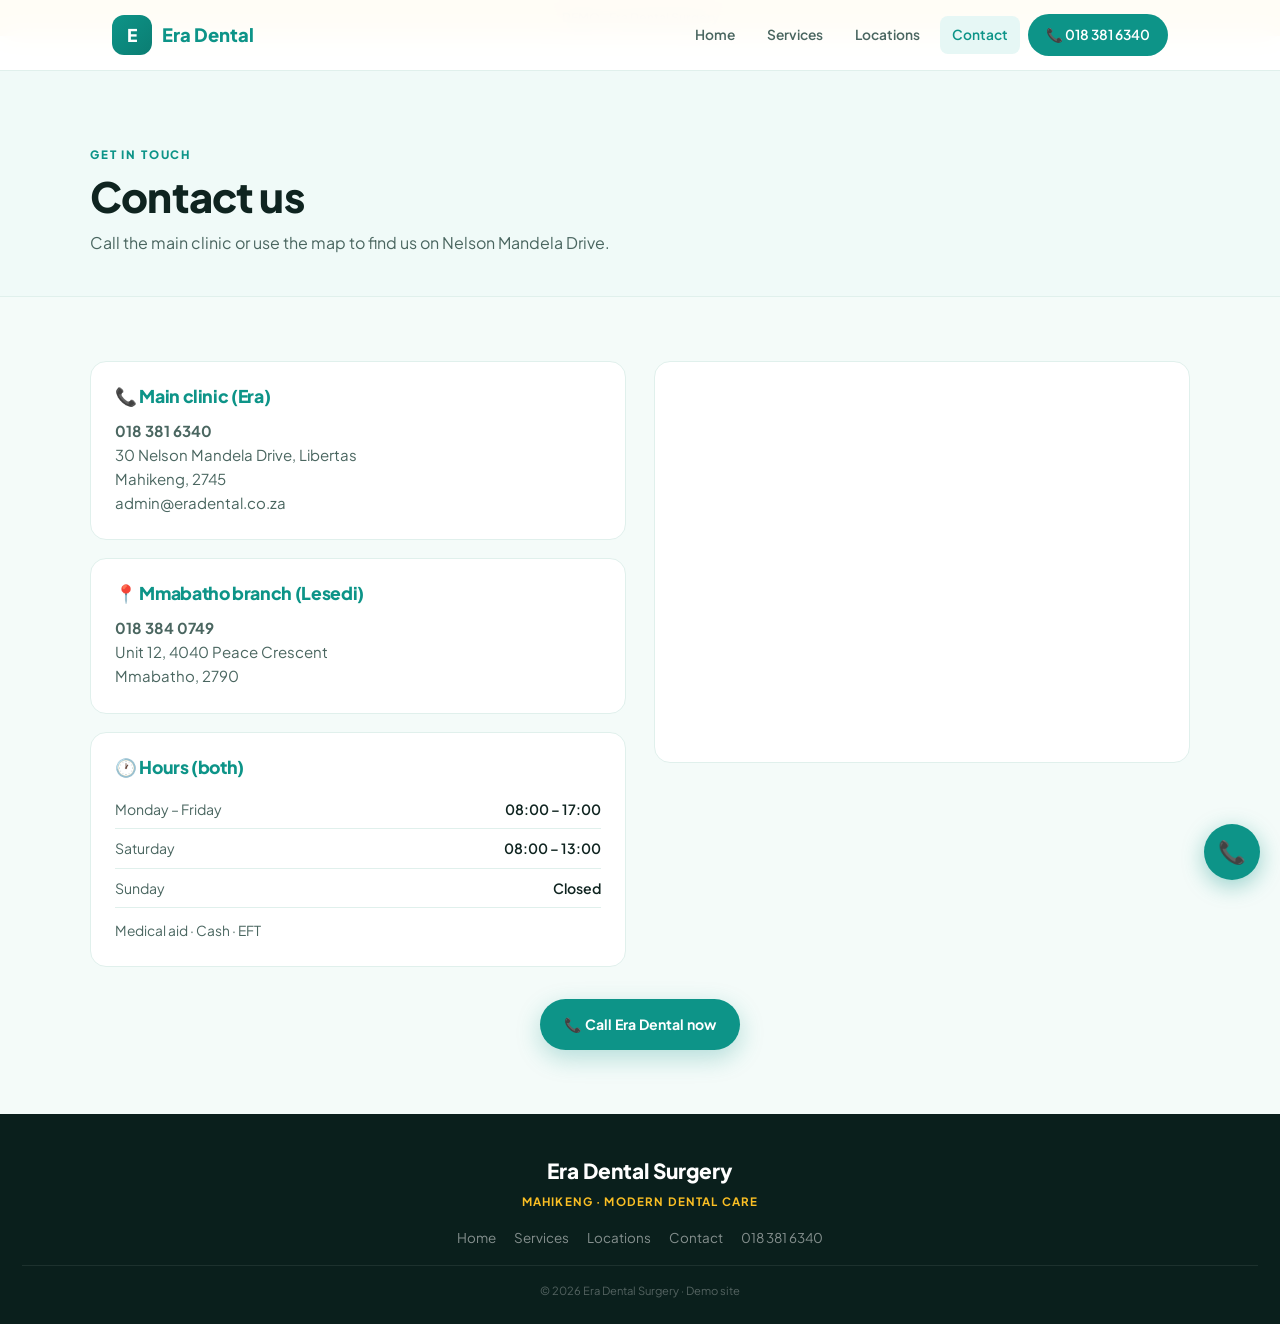
==== contact.html @ 8f174623 "Add files via upload" ====
<!DOCTYPE html>
<html lang="en">
<head>
  <meta charset="UTF-8">
  <meta name="viewport" content="width=device-width, initial-scale=1.0">
  <title>Contact | Era Dental Surgery</title>
  <link href="https://fonts.googleapis.com/css2?family=Plus+Jakarta+Sans:wght@400;500;600;700;800&display=swap" rel="stylesheet">
  <style>
*{box-sizing:border-box;margin:0;padding:0}
:root{
  --bg:#f4fbf9;--card:#fff;--ink:#0f2420;--ink-soft:#4a6660;--ink-muted:#7a9a92;
  --border:#e0f0ec;--border-strong:#c2e0d8;
  --teal:#0d9488;--teal-dim:#0b7d72;--teal-soft:#e6f7f5;--teal-pale:#f0faf8;
  --gold:#fbbf24;--white:#fff;
}
html{scroll-behavior:smooth}
body{font-family:'Plus Jakarta Sans',system-ui,sans-serif;background:var(--bg);color:var(--ink);line-height:1.6;-webkit-font-smoothing:antialiased}
h1,h2,h3,h4{font-family:'Plus Jakarta Sans',sans-serif;font-weight:800;line-height:1.2;letter-spacing:-0.02em}
a{color:inherit;text-decoration:none}img{max-width:100%;display:block}
nav{position:fixed;top:0;left:0;right:0;z-index:100;background:rgba(255,255,255,.96);backdrop-filter:blur(14px);border-bottom:1px solid var(--border)}
nav .inner{max-width:1100px;margin:0 auto;padding:14px 22px;display:flex;align-items:center;justify-content:space-between;gap:16px}
.nav-logo{display:flex;align-items:center;gap:10px;font-weight:800;font-size:1.15rem;color:var(--teal)}
.nav-logo span{width:40px;height:40px;border-radius:12px;background:linear-gradient(135deg,var(--teal),var(--teal-dim));color:#fff;display:flex;align-items:center;justify-content:center;font-size:1.1rem}
.nav-links{display:flex;gap:8px;align-items:center;flex-wrap:wrap}
.nav-links a{font-size:.86rem;font-weight:600;color:var(--ink-soft);padding:8px 12px;border-radius:8px}
.nav-links a:hover,.nav-links a.active{color:var(--teal);background:var(--teal-soft)}
.nav-cta{background:var(--teal)!important;color:#fff!important;padding:10px 18px!important;border-radius:40px!important}
.nav-cta:hover{background:var(--teal-dim)!important}
.menu-toggle{display:none;background:none;border:none;font-size:1.5rem;color:var(--teal);cursor:pointer}
.hero{padding:120px 22px 64px;background:linear-gradient(160deg,var(--teal-pale) 0%,var(--bg) 55%,#fff 100%)}
.hero-grid{max-width:1100px;margin:0 auto;display:grid;grid-template-columns:1.15fr .85fr;gap:40px;align-items:center}
.hero-badge{display:inline-flex;align-items:center;gap:8px;background:var(--teal-soft);border:1px solid var(--border-strong);padding:7px 14px;border-radius:40px;margin-bottom:16px;font-size:.78rem;font-weight:700;color:var(--teal)}
.hero h1{font-size:clamp(2.4rem,6vw,3.4rem);margin-bottom:14px}
.hero h1 span{color:var(--teal)}
.hero-sub{font-size:1.05rem;color:var(--ink-soft);max-width:480px;margin-bottom:24px}
.hero-actions{display:flex;gap:12px;flex-wrap:wrap;margin-bottom:24px}
.btn{display:inline-flex;align-items:center;gap:8px;padding:14px 24px;border-radius:50px;font-weight:700;font-size:.88rem;transition:.2s;border:none;cursor:pointer}
.btn-primary{background:var(--teal);color:#fff;box-shadow:0 8px 24px rgba(13,148,136,.28)}
.btn-primary:hover{background:var(--teal-dim);transform:translateY(-2px)}
.btn-outline{background:transparent;color:var(--teal);border:1.5px solid var(--teal)}
.btn-outline:hover{background:var(--teal);color:#fff}
.hero-meta{display:flex;gap:20px;flex-wrap:wrap;padding-top:18px;border-top:1px solid var(--border);font-size:.84rem;color:var(--ink-soft)}
.hero-meta strong{color:var(--ink);display:block;font-size:.72rem;text-transform:uppercase;letter-spacing:.05em;margin-bottom:2px}
.hero-card{background:var(--card);border:1px solid var(--border);border-radius:20px;padding:28px;box-shadow:0 16px 40px rgba(15,36,32,.06)}
.hero-card h3{font-size:1.2rem;margin-bottom:12px;color:var(--teal)}
.hero-card ul{list-style:none;font-size:.9rem;color:var(--ink-soft)}
.hero-card li{padding:8px 0;border-bottom:1px solid var(--border);display:flex;align-items:center;gap:10px}
.hero-card li:last-child{border-bottom:none}
section{padding:64px 22px}
.container{max-width:1100px;margin:0 auto}
.section-label{font-size:.72rem;letter-spacing:.16em;text-transform:uppercase;color:var(--teal);font-weight:800;margin-bottom:8px}
.section-title{font-size:clamp(1.9rem,4vw,2.5rem);margin-bottom:12px}
.section-intro{color:var(--ink-soft);max-width:560px;margin-bottom:28px}
.cards{display:grid;grid-template-columns:repeat(3,1fr);gap:18px}
.card{background:var(--card);border:1px solid var(--border);border-radius:16px;padding:24px;transition:.25s}
.card:hover{border-color:var(--teal);transform:translateY(-3px);box-shadow:0 12px 28px rgba(13,148,136,.1)}
.card .icon{font-size:1.6rem;margin-bottom:12px}
.card h3{font-size:1.1rem;margin-bottom:8px}
.card p{font-size:.88rem;color:var(--ink-soft)}
.loc-grid{display:grid;grid-template-columns:1fr 1fr;gap:20px}
.loc-card{background:var(--card);border:1px solid var(--border);border-radius:16px;padding:24px}
.loc-card.featured{border-color:var(--teal);box-shadow:0 0 0 3px var(--teal-soft)}
.loc-card h3{font-size:1.2rem;margin-bottom:6px}
.loc-card .tag{display:inline-block;background:var(--teal);color:#fff;font-size:.68rem;font-weight:700;padding:4px 10px;border-radius:20px;margin-bottom:12px}
.loc-card p{font-size:.9rem;color:var(--ink-soft);margin-bottom:8px}
.hours-table{width:100%;border-collapse:collapse;font-size:.88rem;margin-top:12px}
.hours-table td{padding:8px 0;border-bottom:1px solid var(--border);color:var(--ink-soft)}
.hours-table td:last-child{text-align:right;font-weight:600;color:var(--ink)}
.cta-band{background:linear-gradient(135deg,var(--teal) 0%,var(--teal-dim) 100%);color:#fff;text-align:center;padding:56px 22px}
.cta-band h2{font-size:clamp(1.8rem,4vw,2.4rem);margin-bottom:10px}
.cta-band p{opacity:.92;margin-bottom:20px}
.cta-actions{display:flex;gap:12px;justify-content:center;flex-wrap:wrap}
.btn-white{background:#fff;color:var(--teal)}
.btn-ghost{background:transparent;color:#fff;border:1.5px solid rgba(255,255,255,.5)}
footer{background:#0a1f1c;color:rgba(255,255,255,.5);padding:40px 22px 24px;text-align:center}
.footer-logo{font-size:1.3rem;font-weight:800;color:#fff;margin-bottom:6px}
.footer-tag{font-size:.72rem;letter-spacing:.1em;text-transform:uppercase;color:var(--gold);margin-bottom:16px;font-weight:700}
.footer-links{display:flex;gap:18px;justify-content:center;flex-wrap:wrap;margin-bottom:16px}
.footer-links a{font-size:.84rem;color:rgba(255,255,255,.5)}
.footer-links a:hover{color:#fff}
.footer-copy{font-size:.7rem;color:rgba(255,255,255,.3);padding-top:16px;border-top:1px solid rgba(255,255,255,.08)}
.float-call{position:fixed;bottom:20px;right:20px;z-index:90;background:var(--teal);color:#fff;width:56px;height:56px;border-radius:50%;display:flex;align-items:center;justify-content:center;font-size:1.4rem;box-shadow:0 6px 22px rgba(13,148,136,.4)}
.page-hero{padding:110px 22px 40px;background:var(--teal-pale);border-bottom:1px solid var(--border)}
.page-hero .container{max-width:1100px;margin:0 auto}
.page-hero h1{font-size:clamp(2rem,4vw,2.6rem);margin-bottom:8px}
.page-hero p{color:var(--ink-soft);max-width:520px}
.service-list{display:grid;grid-template-columns:1fr 1fr;gap:14px}
.service-item{background:var(--card);border:1px solid var(--border);border-radius:12px;padding:18px 20px;display:flex;gap:14px;align-items:flex-start}
.service-item strong{display:block;margin-bottom:4px}
.service-item span{font-size:.86rem;color:var(--ink-soft)}
.contact-grid{display:grid;grid-template-columns:1fr 1fr;gap:28px}
.contact-box{background:var(--card);border:1px solid var(--border);border-radius:16px;padding:24px}
.contact-box h3{font-size:1.1rem;margin-bottom:12px;color:var(--teal)}
.contact-box p,.contact-box a{font-size:.94rem;color:var(--ink-soft)}
.contact-box a:hover{color:var(--teal)}
.map-box{border-radius:16px;overflow:hidden;border:1px solid var(--border);aspect-ratio:4/3;background:var(--card)}
.map-box iframe{width:100%;height:100%;border:0}
.demo-banner{background:var(--gold);color:#1a1612;text-align:center;padding:8px 16px;font-size:.78rem;font-weight:700}
@media(max-width:860px){
  .hero-grid,.loc-grid,.cards,.service-list,.contact-grid{grid-template-columns:1fr}
  .hero{padding:100px 18px 48px}
  .nav-links{display:none;position:absolute;top:100%;left:0;right:0;flex-direction:column;background:#fff;padding:16px;gap:8px;border-bottom:1px solid var(--border);align-items:flex-start}
  .nav-links.open{display:flex}
  .menu-toggle{display:block}
  section{padding:48px 18px}
}
</style>
</head>
<body>
  <div class="demo-banner">DEMO · Era Dental Surgery</div>
  <nav>
    <div class="inner">
      <a href="index.html" class="nav-logo"><span>E</span> Era Dental</a>
      <button class="menu-toggle" onclick="document.querySelector('.nav-links').classList.toggle('open')" aria-label="Menu">☰</button>
      <div class="nav-links">
        <a href="index.html" class="">Home</a><a href="services.html" class="">Services</a><a href="locations.html" class="">Locations</a><a href="contact.html" class="active">Contact</a>
        <a href="tel:0183816340" class="nav-cta">📞 018 381 6340</a>
      </div>
    </div>
  </nav>
  <div class="page-hero">
    <div class="container">
      <div class="section-label">Get in touch</div>
      <h1>Contact us</h1>
      <p>Call the main clinic or use the map to find us on Nelson Mandela Drive.</p>
    </div>
  </div>
  <section>
    <div class="container">
      <div class="contact-grid">
        <div>
          <div class="contact-box" style="margin-bottom:18px">
            <h3>📞 Main clinic (Era)</h3>
            <p>
              <a href="tel:0183816340"><strong>018 381 6340</strong></a><br>
              30 Nelson Mandela Drive, Libertas<br>
              Mahikeng, 2745<br>
              admin@eradental.co.za
            </p>
          </div>
          <div class="contact-box" style="margin-bottom:18px">
            <h3>📍 Mmabatho branch (Lesedi)</h3>
            <p>
              <a href="tel:0183840749"><strong>018 384 0749</strong></a><br>
              Unit 12, 4040 Peace Crescent<br>
              Mmabatho, 2790
            </p>
          </div>
          <div class="contact-box">
            <h3>🕐 Hours (both)</h3>
            <table class="hours-table">
              <tr><td>Monday – Friday</td><td>08:00 – 17:00</td></tr>
              <tr><td>Saturday</td><td>08:00 – 13:00</td></tr>
              <tr><td>Sunday</td><td>Closed</td></tr>
            </table>
            <p style="margin-top:12px;font-size:.86rem">Medical aid · Cash · EFT</p>
          </div>
        </div>
        <div class="map-box">
          <iframe src="https://www.google.com/maps?q=Era+Dental+Surgery,+30+Nelson+Mandela+Dr,+Libertas,+Mahikeng+2745&output=embed" loading="lazy" title="Era Dental map"></iframe>
        </div>
      </div>
      <div style="margin-top:32px;text-align:center">
        <a href="tel:0183816340" class="btn btn-primary">📞 Call Era Dental now</a>
      </div>
    </div>
  </section>
  <footer>
    <div class="footer-logo">Era Dental Surgery</div>
    <div class="footer-tag">Mahikeng · Modern dental care</div>
    <div class="footer-links">
      <a href="index.html">Home</a>
      <a href="services.html">Services</a>
      <a href="locations.html">Locations</a>
      <a href="contact.html">Contact</a>
      <a href="tel:0183816340">018 381 6340</a>
    </div>
    <div class="footer-copy">© 2026 Era Dental Surgery · Demo site</div>
  </footer>
  <a href="tel:0183816340" class="float-call" aria-label="Call">📞</a>
</body>
</html>
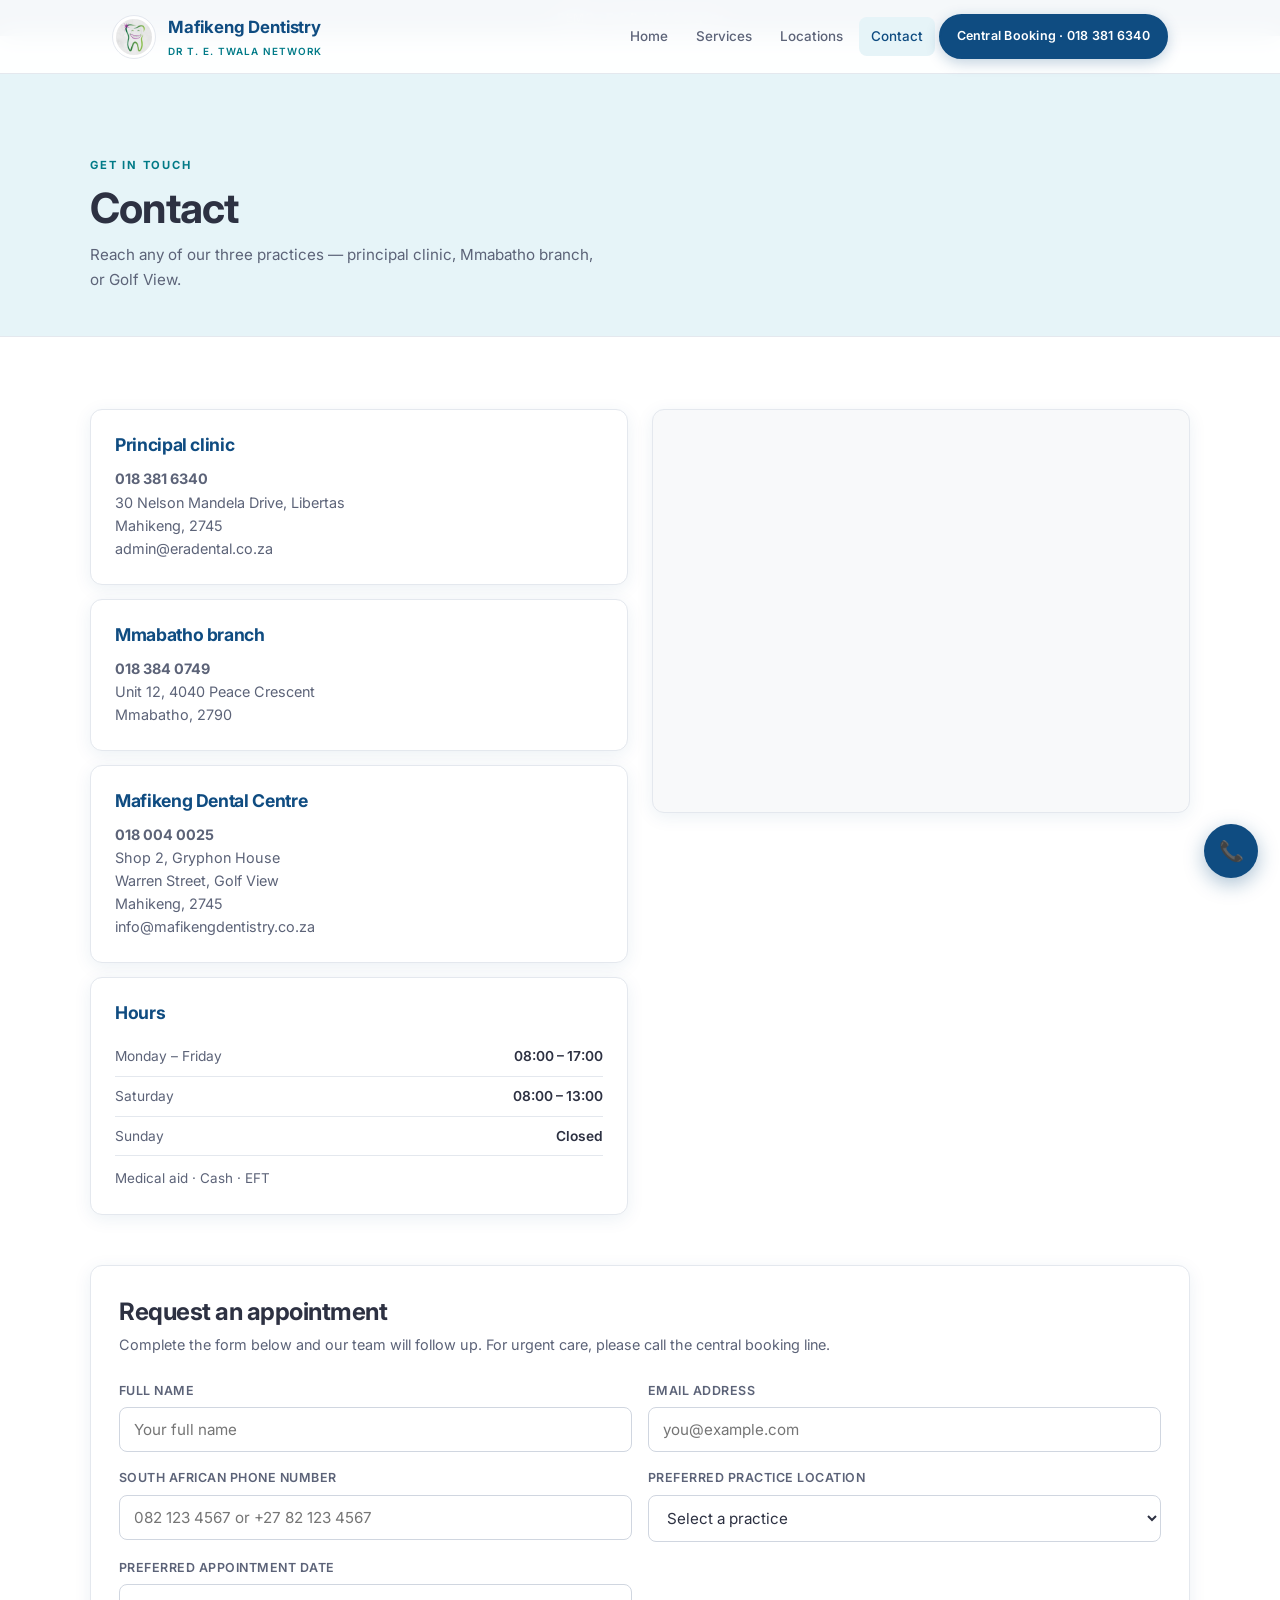
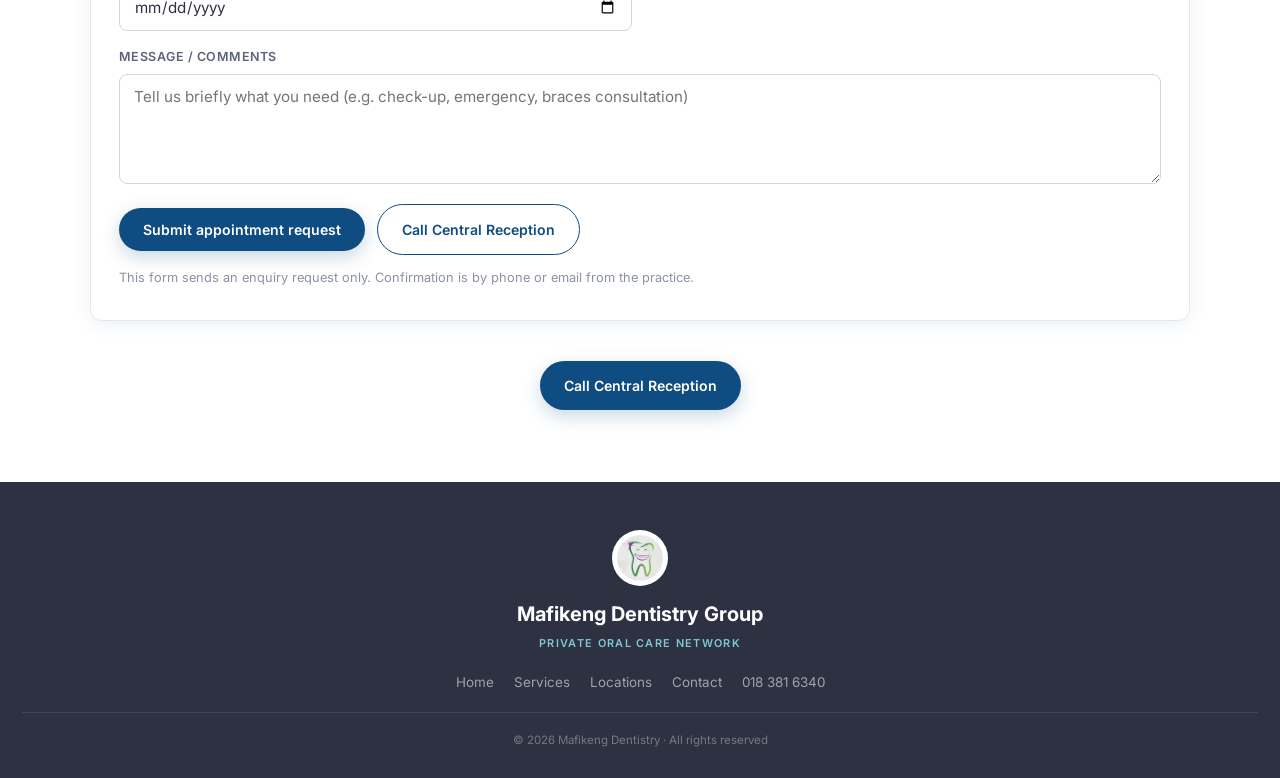
==== commit 1c148a7e: "Add files via upload" ====
--- a/contact.html
+++ b/contact.html
@@ -4,133 +4,46 @@
   <meta charset="UTF-8">
   <meta name="viewport" content="width=device-width, initial-scale=1.0">
   <title>Contact | Era Dental Surgery</title>
-  <link href="https://fonts.googleapis.com/css2?family=Plus+Jakarta+Sans:wght@400;500;600;700;800&display=swap" rel="stylesheet">
-  <style>
-*{box-sizing:border-box;margin:0;padding:0}
-:root{
-  --bg:#f4fbf9;--card:#fff;--ink:#0f2420;--ink-soft:#4a6660;--ink-muted:#7a9a92;
-  --border:#e0f0ec;--border-strong:#c2e0d8;
-  --teal:#0d9488;--teal-dim:#0b7d72;--teal-soft:#e6f7f5;--teal-pale:#f0faf8;
-  --gold:#fbbf24;--white:#fff;
-}
-html{scroll-behavior:smooth}
-body{font-family:'Plus Jakarta Sans',system-ui,sans-serif;background:var(--bg);color:var(--ink);line-height:1.6;-webkit-font-smoothing:antialiased}
-h1,h2,h3,h4{font-family:'Plus Jakarta Sans',sans-serif;font-weight:800;line-height:1.2;letter-spacing:-0.02em}
-a{color:inherit;text-decoration:none}img{max-width:100%;display:block}
-nav{position:fixed;top:0;left:0;right:0;z-index:100;background:rgba(255,255,255,.96);backdrop-filter:blur(14px);border-bottom:1px solid var(--border)}
-nav .inner{max-width:1100px;margin:0 auto;padding:14px 22px;display:flex;align-items:center;justify-content:space-between;gap:16px}
-.nav-logo{display:flex;align-items:center;gap:10px;font-weight:800;font-size:1.15rem;color:var(--teal)}
-.nav-logo span{width:40px;height:40px;border-radius:12px;background:linear-gradient(135deg,var(--teal),var(--teal-dim));color:#fff;display:flex;align-items:center;justify-content:center;font-size:1.1rem}
-.nav-links{display:flex;gap:8px;align-items:center;flex-wrap:wrap}
-.nav-links a{font-size:.86rem;font-weight:600;color:var(--ink-soft);padding:8px 12px;border-radius:8px}
-.nav-links a:hover,.nav-links a.active{color:var(--teal);background:var(--teal-soft)}
-.nav-cta{background:var(--teal)!important;color:#fff!important;padding:10px 18px!important;border-radius:40px!important}
-.nav-cta:hover{background:var(--teal-dim)!important}
-.menu-toggle{display:none;background:none;border:none;font-size:1.5rem;color:var(--teal);cursor:pointer}
-.hero{padding:120px 22px 64px;background:linear-gradient(160deg,var(--teal-pale) 0%,var(--bg) 55%,#fff 100%)}
-.hero-grid{max-width:1100px;margin:0 auto;display:grid;grid-template-columns:1.15fr .85fr;gap:40px;align-items:center}
-.hero-badge{display:inline-flex;align-items:center;gap:8px;background:var(--teal-soft);border:1px solid var(--border-strong);padding:7px 14px;border-radius:40px;margin-bottom:16px;font-size:.78rem;font-weight:700;color:var(--teal)}
-.hero h1{font-size:clamp(2.4rem,6vw,3.4rem);margin-bottom:14px}
-.hero h1 span{color:var(--teal)}
-.hero-sub{font-size:1.05rem;color:var(--ink-soft);max-width:480px;margin-bottom:24px}
-.hero-actions{display:flex;gap:12px;flex-wrap:wrap;margin-bottom:24px}
-.btn{display:inline-flex;align-items:center;gap:8px;padding:14px 24px;border-radius:50px;font-weight:700;font-size:.88rem;transition:.2s;border:none;cursor:pointer}
-.btn-primary{background:var(--teal);color:#fff;box-shadow:0 8px 24px rgba(13,148,136,.28)}
-.btn-primary:hover{background:var(--teal-dim);transform:translateY(-2px)}
-.btn-outline{background:transparent;color:var(--teal);border:1.5px solid var(--teal)}
-.btn-outline:hover{background:var(--teal);color:#fff}
-.hero-meta{display:flex;gap:20px;flex-wrap:wrap;padding-top:18px;border-top:1px solid var(--border);font-size:.84rem;color:var(--ink-soft)}
-.hero-meta strong{color:var(--ink);display:block;font-size:.72rem;text-transform:uppercase;letter-spacing:.05em;margin-bottom:2px}
-.hero-card{background:var(--card);border:1px solid var(--border);border-radius:20px;padding:28px;box-shadow:0 16px 40px rgba(15,36,32,.06)}
-.hero-card h3{font-size:1.2rem;margin-bottom:12px;color:var(--teal)}
-.hero-card ul{list-style:none;font-size:.9rem;color:var(--ink-soft)}
-.hero-card li{padding:8px 0;border-bottom:1px solid var(--border);display:flex;align-items:center;gap:10px}
-.hero-card li:last-child{border-bottom:none}
-section{padding:64px 22px}
-.container{max-width:1100px;margin:0 auto}
-.section-label{font-size:.72rem;letter-spacing:.16em;text-transform:uppercase;color:var(--teal);font-weight:800;margin-bottom:8px}
-.section-title{font-size:clamp(1.9rem,4vw,2.5rem);margin-bottom:12px}
-.section-intro{color:var(--ink-soft);max-width:560px;margin-bottom:28px}
-.cards{display:grid;grid-template-columns:repeat(3,1fr);gap:18px}
-.card{background:var(--card);border:1px solid var(--border);border-radius:16px;padding:24px;transition:.25s}
-.card:hover{border-color:var(--teal);transform:translateY(-3px);box-shadow:0 12px 28px rgba(13,148,136,.1)}
-.card .icon{font-size:1.6rem;margin-bottom:12px}
-.card h3{font-size:1.1rem;margin-bottom:8px}
-.card p{font-size:.88rem;color:var(--ink-soft)}
-.loc-grid{display:grid;grid-template-columns:1fr 1fr;gap:20px}
-.loc-card{background:var(--card);border:1px solid var(--border);border-radius:16px;padding:24px}
-.loc-card.featured{border-color:var(--teal);box-shadow:0 0 0 3px var(--teal-soft)}
-.loc-card h3{font-size:1.2rem;margin-bottom:6px}
-.loc-card .tag{display:inline-block;background:var(--teal);color:#fff;font-size:.68rem;font-weight:700;padding:4px 10px;border-radius:20px;margin-bottom:12px}
-.loc-card p{font-size:.9rem;color:var(--ink-soft);margin-bottom:8px}
-.hours-table{width:100%;border-collapse:collapse;font-size:.88rem;margin-top:12px}
-.hours-table td{padding:8px 0;border-bottom:1px solid var(--border);color:var(--ink-soft)}
-.hours-table td:last-child{text-align:right;font-weight:600;color:var(--ink)}
-.cta-band{background:linear-gradient(135deg,var(--teal) 0%,var(--teal-dim) 100%);color:#fff;text-align:center;padding:56px 22px}
-.cta-band h2{font-size:clamp(1.8rem,4vw,2.4rem);margin-bottom:10px}
-.cta-band p{opacity:.92;margin-bottom:20px}
-.cta-actions{display:flex;gap:12px;justify-content:center;flex-wrap:wrap}
-.btn-white{background:#fff;color:var(--teal)}
-.btn-ghost{background:transparent;color:#fff;border:1.5px solid rgba(255,255,255,.5)}
-footer{background:#0a1f1c;color:rgba(255,255,255,.5);padding:40px 22px 24px;text-align:center}
-.footer-logo{font-size:1.3rem;font-weight:800;color:#fff;margin-bottom:6px}
-.footer-tag{font-size:.72rem;letter-spacing:.1em;text-transform:uppercase;color:var(--gold);margin-bottom:16px;font-weight:700}
-.footer-links{display:flex;gap:18px;justify-content:center;flex-wrap:wrap;margin-bottom:16px}
-.footer-links a{font-size:.84rem;color:rgba(255,255,255,.5)}
-.footer-links a:hover{color:#fff}
-.footer-copy{font-size:.7rem;color:rgba(255,255,255,.3);padding-top:16px;border-top:1px solid rgba(255,255,255,.08)}
-.float-call{position:fixed;bottom:20px;right:20px;z-index:90;background:var(--teal);color:#fff;width:56px;height:56px;border-radius:50%;display:flex;align-items:center;justify-content:center;font-size:1.4rem;box-shadow:0 6px 22px rgba(13,148,136,.4)}
-.page-hero{padding:110px 22px 40px;background:var(--teal-pale);border-bottom:1px solid var(--border)}
-.page-hero .container{max-width:1100px;margin:0 auto}
-.page-hero h1{font-size:clamp(2rem,4vw,2.6rem);margin-bottom:8px}
-.page-hero p{color:var(--ink-soft);max-width:520px}
-.service-list{display:grid;grid-template-columns:1fr 1fr;gap:14px}
-.service-item{background:var(--card);border:1px solid var(--border);border-radius:12px;padding:18px 20px;display:flex;gap:14px;align-items:flex-start}
-.service-item strong{display:block;margin-bottom:4px}
-.service-item span{font-size:.86rem;color:var(--ink-soft)}
-.contact-grid{display:grid;grid-template-columns:1fr 1fr;gap:28px}
-.contact-box{background:var(--card);border:1px solid var(--border);border-radius:16px;padding:24px}
-.contact-box h3{font-size:1.1rem;margin-bottom:12px;color:var(--teal)}
-.contact-box p,.contact-box a{font-size:.94rem;color:var(--ink-soft)}
-.contact-box a:hover{color:var(--teal)}
-.map-box{border-radius:16px;overflow:hidden;border:1px solid var(--border);aspect-ratio:4/3;background:var(--card)}
-.map-box iframe{width:100%;height:100%;border:0}
-.demo-banner{background:var(--gold);color:#1a1612;text-align:center;padding:8px 16px;font-size:.78rem;font-weight:700}
-@media(max-width:860px){
-  .hero-grid,.loc-grid,.cards,.service-list,.contact-grid{grid-template-columns:1fr}
-  .hero{padding:100px 18px 48px}
-  .nav-links{display:none;position:absolute;top:100%;left:0;right:0;flex-direction:column;background:#fff;padding:16px;gap:8px;border-bottom:1px solid var(--border);align-items:flex-start}
-  .nav-links.open{display:flex}
-  .menu-toggle{display:block}
-  section{padding:48px 18px}
-}
-</style>
+  <link rel="icon" href="favicon.ico" sizes="any">
+  <link rel="icon" type="image/png" sizes="32x32" href="favicon-32.png">
+  <link rel="icon" type="image/png" sizes="192x192" href="favicon-192.png">
+  <link rel="apple-touch-icon" href="apple-touch-icon.png">
+  <link rel="preconnect" href="https://fonts.googleapis.com">
+  <link rel="preconnect" href="https://fonts.gstatic.com" crossorigin>
+  <link href="https://fonts.googleapis.com/css2?family=Inter:wght@400;500;600;700&display=swap" rel="stylesheet">
+  <link rel="stylesheet" href="styles.css">
 </head>
 <body>
   <div class="demo-banner">DEMO · Era Dental Surgery</div>
   <nav>
     <div class="inner">
-      <a href="index.html" class="nav-logo"><span>E</span> Era Dental</a>
+      <a href="index.html" class="nav-logo">
+        <img src="logo.png" alt="Mafikeng Dentistry">
+        <div class="logo-text">
+          <strong>Mafikeng Dentistry</strong>
+          <small>Dr T. E. Twala Network</small>
+        </div>
+      </a>
       <button class="menu-toggle" onclick="document.querySelector('.nav-links').classList.toggle('open')" aria-label="Menu">☰</button>
       <div class="nav-links">
         <a href="index.html" class="">Home</a><a href="services.html" class="">Services</a><a href="locations.html" class="">Locations</a><a href="contact.html" class="active">Contact</a>
-        <a href="tel:0183816340" class="nav-cta">📞 018 381 6340</a>
+        <a href="tel:0183816340" class="nav-cta">Central Booking · 018 381 6340</a>
       </div>
     </div>
   </nav>
   <div class="page-hero">
     <div class="container">
       <div class="section-label">Get in touch</div>
-      <h1>Contact us</h1>
-      <p>Call the main clinic or use the map to find us on Nelson Mandela Drive.</p>
+      <h1>Contact</h1>
+      <p>Reach any of our three practices — principal clinic, Mmabatho branch, or Golf View.</p>
     </div>
   </div>
   <section>
     <div class="container">
       <div class="contact-grid">
         <div>
-          <div class="contact-box" style="margin-bottom:18px">
-            <h3>📞 Main clinic (Era)</h3>
+          <div class="contact-box">
+            <h3>Principal clinic</h3>
             <p>
               <a href="tel:0183816340"><strong>018 381 6340</strong></a><br>
               30 Nelson Mandela Drive, Libertas<br>
@@ -138,8 +51,8 @@
               admin@eradental.co.za
             </p>
           </div>
-          <div class="contact-box" style="margin-bottom:18px">
-            <h3>📍 Mmabatho branch (Lesedi)</h3>
+          <div class="contact-box">
+            <h3>Mmabatho branch</h3>
             <p>
               <a href="tel:0183840749"><strong>018 384 0749</strong></a><br>
               Unit 12, 4040 Peace Crescent<br>
@@ -147,27 +60,82 @@
             </p>
           </div>
           <div class="contact-box">
-            <h3>🕐 Hours (both)</h3>
+            <h3>Mafikeng Dental Centre</h3>
+            <p>
+              <a href="tel:0180040025"><strong>018 004 0025</strong></a><br>
+              Shop 2, Gryphon House<br>
+              Warren Street, Golf View<br>
+              Mahikeng, 2745<br>
+              info@mafikengdentistry.co.za
+            </p>
+          </div>
+          <div class="contact-box">
+            <h3>Hours</h3>
             <table class="hours-table">
               <tr><td>Monday – Friday</td><td>08:00 – 17:00</td></tr>
               <tr><td>Saturday</td><td>08:00 – 13:00</td></tr>
               <tr><td>Sunday</td><td>Closed</td></tr>
             </table>
-            <p style="margin-top:12px;font-size:.86rem">Medical aid · Cash · EFT</p>
+            <p style="margin-top:12px;font-size:.84rem">Medical aid · Cash · EFT</p>
           </div>
         </div>
         <div class="map-box">
-          <iframe src="https://www.google.com/maps?q=Era+Dental+Surgery,+30+Nelson+Mandela+Dr,+Libertas,+Mahikeng+2745&output=embed" loading="lazy" title="Era Dental map"></iframe>
+          <iframe src="https://www.google.com/maps?q=Era+Dental+Surgery,+30+Nelson+Mandela+Dr,+Libertas,+Mahikeng+2745&output=embed" loading="lazy" title="Map"></iframe>
         </div>
       </div>
-      <div style="margin-top:32px;text-align:center">
-        <a href="tel:0183816340" class="btn btn-primary">📞 Call Era Dental now</a>
+
+      <div class="form-section" id="book">
+        <h2>Request an appointment</h2>
+        <p>Complete the form below and our team will follow up. For urgent care, please call the central booking line.</p>
+        <form id="appointmentForm" novalidate>
+          <div class="form-grid">
+            <div class="form-group">
+              <label for="fullName">Full name</label>
+              <input type="text" id="fullName" name="fullName" autocomplete="name" required placeholder="Your full name">
+            </div>
+            <div class="form-group">
+              <label for="email">Email address</label>
+              <input type="email" id="email" name="email" autocomplete="email" required placeholder="you@example.com">
+            </div>
+            <div class="form-group">
+              <label for="phone">South African phone number</label>
+              <input type="tel" id="phone" name="phone" autocomplete="tel" required placeholder="082 123 4567 or +27 82 123 4567">
+            </div>
+            <div class="form-group">
+              <label for="location">Preferred practice location</label>
+              <select id="location" name="location" required>
+                <option value="" disabled selected>Select a practice</option>
+                <option value="Era Dental Surgery (Central)">Era Dental Surgery (Central)</option>
+                <option value="Lesedi Dental Surgery (Mmabatho)">Lesedi Dental Surgery (Mmabatho)</option>
+                <option value="Mafikeng Dental Centre (Golf View)">Mafikeng Dental Centre (Golf View)</option>
+              </select>
+            </div>
+            <div class="form-group">
+              <label for="date">Preferred appointment date</label>
+              <input type="date" id="date" name="date" required>
+            </div>
+            <div class="form-group full">
+              <label for="message">Message / comments</label>
+              <textarea id="message" name="message" required placeholder="Tell us briefly what you need (e.g. check-up, emergency, braces consultation)"></textarea>
+            </div>
+          </div>
+          <div class="form-actions">
+            <button type="submit" class="btn btn-primary">Submit appointment request</button>
+            <a href="tel:0183816340" class="btn btn-outline">Call Central Reception</a>
+          </div>
+          <p class="form-note">This form sends an enquiry request only. Confirmation is by phone or email from the practice.</p>
+        </form>
+      </div>
+
+      <div style="margin-top:40px;text-align:center">
+        <a href="tel:0183816340" class="btn btn-primary">Call Central Reception</a>
       </div>
     </div>
   </section>
   <footer>
-    <div class="footer-logo">Era Dental Surgery</div>
-    <div class="footer-tag">Mahikeng · Modern dental care</div>
+    <img src="logo.png" alt="Mafikeng Dentistry">
+    <div class="footer-logo">Mafikeng Dentistry Group</div>
+    <div class="footer-tag">Private Oral Care Network</div>
     <div class="footer-links">
       <a href="index.html">Home</a>
       <a href="services.html">Services</a>
@@ -175,8 +143,76 @@
       <a href="contact.html">Contact</a>
       <a href="tel:0183816340">018 381 6340</a>
     </div>
-    <div class="footer-copy">© 2026 Era Dental Surgery · Demo site</div>
+    <div class="footer-copy">© 2026 Mafikeng Dentistry · All rights reserved</div>
   </footer>
   <a href="tel:0183816340" class="float-call" aria-label="Call">📞</a>
+
+  <script>
+  (function () {
+    var form = document.getElementById("appointmentForm");
+    if (!form) return;
+
+    var dateInput = document.getElementById("date");
+    var today = new Date();
+    var yyyy = today.getFullYear();
+    var mm = String(today.getMonth() + 1).padStart(2, "0");
+    var dd = String(today.getDate()).padStart(2, "0");
+    dateInput.min = yyyy + "-" + mm + "-" + dd;
+
+    function isValidSAPhone(value) {
+      var cleaned = value.replace(/[\s\-()]/g, "");
+      // 0XXXXXXXXX (10 digits) or +27XXXXXXXXX
+      return /^(0\d{9}|\+27\d{9})$/.test(cleaned);
+    }
+
+    form.addEventListener("submit", function (e) {
+      e.preventDefault();
+
+      var fields = ["fullName", "email", "phone", "location", "date", "message"];
+      var valid = true;
+
+      fields.forEach(function (id) {
+        var el = document.getElementById(id);
+        el.classList.remove("error");
+        if (!el.value || !String(el.value).trim()) {
+          el.classList.add("error");
+          valid = false;
+        }
+      });
+
+      var phoneEl = document.getElementById("phone");
+      if (phoneEl.value.trim() && !isValidSAPhone(phoneEl.value)) {
+        phoneEl.classList.add("error");
+        valid = false;
+        alert("Please enter a valid South African phone number (e.g. 082 123 4567 or +27 82 123 4567).");
+        return;
+      }
+
+      var dateEl = document.getElementById("date");
+      if (dateEl.value) {
+        var selected = new Date(dateEl.value + "T00:00:00");
+        var startToday = new Date();
+        startToday.setHours(0, 0, 0, 0);
+        if (selected < startToday) {
+          dateEl.classList.add("error");
+          valid = false;
+          alert("Please choose today or a future date for your appointment.");
+          return;
+        }
+      }
+
+      if (!valid) {
+        alert("Please complete all fields before submitting.");
+        return;
+      }
+
+      var branch = document.getElementById("location").value;
+      alert("Thank you! Your appointment request for " + branch + " has been compiled.");
+      form.reset();
+      dateInput.min = yyyy + "-" + mm + "-" + dd;
+    });
+  })();
+  </script>
+
 </body>
 </html>
--- a/styles.css
+++ b/styles.css
@@ -0,0 +1,1112 @@
+/* ============================================================
+   Mafikeng Dentistry — Global Stylesheet
+   Clean medical network theme
+   ============================================================ */
+
+*, *::before, *::after { box-sizing: border-box; margin: 0; padding: 0; }
+
+:root {
+  --primary: #0F4C81;
+  --primary-dark: #0a3a63;
+  --primary-soft: #E6F4F8;
+  --accent: #007A87;
+  --accent-soft: rgba(0, 122, 135, 0.12);
+  --ink: #2D3142;
+  --ink-soft: #5c6378;
+  --ink-muted: #8b92a5;
+  --bg: #ffffff;
+  --bg-alt: #F8F9FA;
+  --border: #e4e8ee;
+  --border-strong: #d0d6e0;
+  --shadow: 0 4px 18px rgba(15, 76, 129, 0.08);
+  --shadow-hover: 0 12px 32px rgba(15, 76, 129, 0.14);
+  --radius: 12px;
+  --radius-sm: 8px;
+  --font: "Inter", system-ui, -apple-system, "Segoe UI", Roboto, sans-serif;
+  --font-display: "Inter", system-ui, sans-serif;
+  --max: 1100px;
+}
+
+html { scroll-behavior: smooth; }
+
+body {
+  font-family: var(--font);
+  background: var(--bg);
+  color: var(--ink);
+  line-height: 1.65;
+  -webkit-font-smoothing: antialiased;
+}
+
+img { max-width: 100%; display: block; }
+a { color: inherit; text-decoration: none; }
+
+h1, h2, h3, h4 {
+  font-family: var(--font-display);
+  font-weight: 700;
+  line-height: 1.2;
+  letter-spacing: -0.02em;
+  color: var(--ink);
+}
+
+/* ----- Demo banner ----- */
+.demo-banner {
+  background: var(--primary);
+  color: #fff;
+  text-align: center;
+  padding: 8px 16px;
+  font-size: 0.75rem;
+  font-weight: 600;
+  letter-spacing: 0.04em;
+}
+
+/* ----- Navigation ----- */
+nav {
+  position: fixed;
+  top: 0; left: 0; right: 0;
+  z-index: 100;
+  background: rgba(255, 255, 255, 0.96);
+  backdrop-filter: blur(12px);
+  border-bottom: 1px solid var(--border);
+}
+
+nav .inner {
+  max-width: var(--max);
+  margin: 0 auto;
+  padding: 14px 22px;
+  display: flex;
+  align-items: center;
+  justify-content: space-between;
+  gap: 16px;
+}
+
+.nav-logo {
+  display: flex;
+  align-items: center;
+  gap: 12px;
+}
+
+.nav-logo img {
+  width: 44px;
+  height: 44px;
+  object-fit: contain;
+  border-radius: 50%;
+  background: #fff;
+  padding: 3px;
+  border: 1px solid var(--border);
+}
+
+.logo-text {
+  display: flex;
+  flex-direction: column;
+  gap: 1px;
+}
+
+.logo-text strong {
+  font-size: 1.05rem;
+  font-weight: 700;
+  color: var(--primary);
+  letter-spacing: -0.01em;
+}
+
+.logo-text small {
+  font-size: 0.62rem;
+  letter-spacing: 0.1em;
+  text-transform: uppercase;
+  color: var(--accent);
+  font-weight: 600;
+}
+
+.nav-links {
+  display: flex;
+  gap: 4px;
+  align-items: center;
+  flex-wrap: wrap;
+}
+
+.nav-links a {
+  font-size: 0.84rem;
+  font-weight: 500;
+  color: var(--ink-soft);
+  padding: 8px 12px;
+  border-radius: var(--radius-sm);
+  transition: 0.2s;
+}
+
+.nav-links a:hover,
+.nav-links a.active {
+  color: var(--primary);
+  background: var(--primary-soft);
+}
+
+.nav-cta {
+  background: var(--primary) !important;
+  color: #fff !important;
+  padding: 10px 16px !important;
+  border-radius: 40px !important;
+  font-weight: 600 !important;
+  font-size: 0.78rem !important;
+  letter-spacing: 0.02em !important;
+  white-space: nowrap;
+  border: 2px solid var(--primary) !important;
+  box-shadow: 0 4px 14px rgba(15, 76, 129, 0.25);
+}
+
+.nav-cta:hover {
+  background: var(--primary-dark) !important;
+  border-color: var(--primary-dark) !important;
+  transform: translateY(-1px);
+}
+
+.menu-toggle {
+  display: none;
+  background: none;
+  border: none;
+  font-size: 1.45rem;
+  color: var(--primary);
+  cursor: pointer;
+}
+
+/* ----- Buttons ----- */
+.btn {
+  display: inline-flex;
+  align-items: center;
+  gap: 8px;
+  padding: 13px 24px;
+  border-radius: 40px;
+  font-family: var(--font);
+  font-weight: 600;
+  font-size: 0.88rem;
+  transition: 0.2s;
+  border: none;
+  cursor: pointer;
+}
+
+.btn-primary {
+  background: var(--primary);
+  color: #fff;
+  box-shadow: 0 6px 18px rgba(15, 76, 129, 0.22);
+}
+
+.btn-primary:hover {
+  background: var(--primary-dark);
+  transform: translateY(-2px);
+}
+
+.btn-outline {
+  background: transparent;
+  color: var(--primary);
+  border: 1.5px solid var(--primary);
+}
+
+.btn-outline:hover {
+  background: var(--primary);
+  color: #fff;
+}
+
+.btn-gold,
+.btn-white {
+  background: var(--accent);
+  color: #fff;
+}
+
+.btn-gold:hover,
+.btn-white:hover {
+  background: #006570;
+  transform: translateY(-2px);
+}
+
+.btn-ghost {
+  background: transparent;
+  color: #fff;
+  border: 1.5px solid rgba(255, 255, 255, 0.55);
+}
+
+.btn-ghost:hover {
+  background: rgba(255, 255, 255, 0.12);
+}
+
+/* ----- Hero ----- */
+.hero {
+  padding: 120px 22px 64px;
+  background: linear-gradient(165deg, var(--primary-soft) 0%, var(--bg) 55%, var(--bg-alt) 100%);
+  border-bottom: 1px solid var(--border);
+}
+
+.hero-grid {
+  max-width: var(--max);
+  margin: 0 auto;
+  display: grid;
+  grid-template-columns: 1.15fr 0.85fr;
+  gap: 40px;
+  align-items: center;
+}
+
+.hero-badge {
+  display: inline-flex;
+  align-items: center;
+  gap: 8px;
+  font-size: 0.72rem;
+  font-weight: 600;
+  letter-spacing: 0.1em;
+  text-transform: uppercase;
+  color: var(--accent);
+  margin-bottom: 16px;
+}
+
+.hero h1 {
+  font-size: clamp(2.2rem, 5.5vw, 3.2rem);
+  margin-bottom: 16px;
+  color: var(--ink);
+}
+
+.hero h1 em,
+.hero h1 span {
+  font-style: italic;
+  color: var(--primary);
+  font-weight: 600;
+}
+
+.hero-sub {
+  font-size: 1.02rem;
+  color: var(--ink-soft);
+  max-width: 460px;
+  margin-bottom: 28px;
+  line-height: 1.75;
+}
+
+.hero-actions {
+  display: flex;
+  gap: 12px;
+  flex-wrap: wrap;
+  margin-bottom: 28px;
+}
+
+.hero-meta {
+  display: flex;
+  gap: 24px;
+  flex-wrap: wrap;
+  padding-top: 20px;
+  border-top: 1px solid var(--border);
+  font-size: 0.84rem;
+  color: var(--ink-soft);
+}
+
+.hero-meta strong {
+  display: block;
+  font-size: 0.68rem;
+  letter-spacing: 0.08em;
+  text-transform: uppercase;
+  color: var(--primary);
+  margin-bottom: 3px;
+  font-weight: 700;
+}
+
+.hero-panel,
+.hero-card {
+  background: var(--bg);
+  border: 1px solid var(--border);
+  border-radius: var(--radius);
+  padding: 32px 28px;
+  box-shadow: var(--shadow);
+  position: relative;
+}
+
+.hero-panel::before,
+.hero-card::before {
+  content: "";
+  position: absolute;
+  top: 0; left: 0; right: 0;
+  height: 3px;
+  border-radius: var(--radius) var(--radius) 0 0;
+  background: linear-gradient(90deg, var(--primary), var(--accent));
+}
+
+.hero-panel .logo-big {
+  width: 80px;
+  height: 80px;
+  object-fit: contain;
+  margin: 0 auto 16px;
+  border-radius: 50%;
+  background: #fff;
+  padding: 6px;
+  border: 1px solid var(--border);
+}
+
+.hero-panel h3 {
+  text-align: center;
+  font-size: 1.3rem;
+  margin-bottom: 6px;
+}
+
+.hero-panel .sub {
+  text-align: center;
+  font-size: 0.75rem;
+  color: var(--ink-muted);
+  letter-spacing: 0.08em;
+  text-transform: uppercase;
+  margin-bottom: 20px;
+}
+
+.hero-panel ul,
+.hero-card ul {
+  list-style: none;
+}
+
+.hero-panel li,
+.hero-card li {
+  font-size: 0.9rem;
+  color: var(--ink-soft);
+  padding: 10px 0;
+  border-bottom: 1px solid var(--border);
+  display: flex;
+  align-items: center;
+  gap: 12px;
+}
+
+.hero-panel li:last-child,
+.hero-card li:last-child {
+  border-bottom: none;
+}
+
+.hero-panel li::before {
+  content: "";
+  width: 7px;
+  height: 7px;
+  border-radius: 50%;
+  background: var(--accent);
+  flex-shrink: 0;
+}
+
+/* ----- Sections ----- */
+section { padding: 72px 22px; }
+
+.container {
+  max-width: var(--max);
+  margin: 0 auto;
+}
+
+.section-label {
+  font-size: 0.7rem;
+  letter-spacing: 0.16em;
+  text-transform: uppercase;
+  color: var(--accent);
+  font-weight: 700;
+  margin-bottom: 10px;
+}
+
+.section-title {
+  font-size: clamp(1.85rem, 4vw, 2.4rem);
+  margin-bottom: 12px;
+}
+
+.section-title em,
+.section-title span {
+  font-style: italic;
+  color: var(--primary);
+  font-weight: 600;
+}
+
+.section-intro {
+  color: var(--ink-soft);
+  max-width: 540px;
+  margin-bottom: 32px;
+  font-size: 0.95rem;
+}
+
+/* ----- Cards / grids ----- */
+.cards {
+  display: grid;
+  grid-template-columns: repeat(3, 1fr);
+  gap: 18px;
+}
+
+.card {
+  background: var(--bg);
+  border: 1px solid var(--border);
+  border-radius: var(--radius);
+  padding: 26px 22px;
+  box-shadow: var(--shadow);
+  transition: 0.25s ease;
+}
+
+.card:hover {
+  transform: translateY(-4px);
+  box-shadow: var(--shadow-hover);
+  border-color: rgba(15, 76, 129, 0.2);
+}
+
+.card .num,
+.card .icon {
+  font-size: 1.4rem;
+  color: var(--primary);
+  margin-bottom: 12px;
+  font-weight: 700;
+}
+
+.card h3 {
+  font-size: 1.15rem;
+  margin-bottom: 8px;
+}
+
+.card p {
+  font-size: 0.88rem;
+  color: var(--ink-soft);
+  line-height: 1.6;
+}
+
+/* Location cards */
+.loc-grid {
+  display: grid;
+  grid-template-columns: repeat(3, 1fr);
+  gap: 18px;
+}
+
+.loc-card {
+  background: var(--bg);
+  border: 1px solid var(--border);
+  border-radius: var(--radius);
+  padding: 28px 24px;
+  box-shadow: var(--shadow);
+  transition: 0.25s ease;
+  position: relative;
+}
+
+.loc-card:hover {
+  transform: translateY(-4px);
+  box-shadow: var(--shadow-hover);
+}
+
+.loc-card.featured {
+  border-color: rgba(15, 76, 129, 0.35);
+}
+
+.loc-card.featured::before {
+  content: "";
+  position: absolute;
+  top: 0; left: 0; right: 0;
+  height: 3px;
+  border-radius: var(--radius) var(--radius) 0 0;
+  background: linear-gradient(90deg, var(--primary), var(--accent));
+}
+
+.loc-card .tag {
+  display: inline-block;
+  font-size: 0.65rem;
+  font-weight: 700;
+  letter-spacing: 0.1em;
+  text-transform: uppercase;
+  padding: 5px 12px;
+  border-radius: 20px;
+  margin-bottom: 12px;
+  background: var(--primary-soft);
+  color: var(--primary);
+}
+
+.loc-card .tag.muted {
+  background: var(--bg-alt);
+  color: var(--ink-muted);
+}
+
+.loc-card h3 {
+  font-size: 1.25rem;
+  margin-bottom: 10px;
+}
+
+.loc-card p {
+  font-size: 0.9rem;
+  color: var(--ink-soft);
+  margin-bottom: 6px;
+  line-height: 1.55;
+}
+
+.loc-card a {
+  color: var(--accent);
+  font-weight: 600;
+}
+
+.loc-card a:hover {
+  color: var(--primary);
+}
+
+.hours-table {
+  width: 100%;
+  border-collapse: collapse;
+  margin-top: 14px;
+  font-size: 0.86rem;
+}
+
+.hours-table td {
+  padding: 8px 0;
+  border-bottom: 1px solid var(--border);
+  color: var(--ink-soft);
+}
+
+.hours-table td:last-child {
+  text-align: right;
+  font-weight: 600;
+  color: var(--ink);
+}
+
+/* Services page */
+.svc-block { margin-bottom: 56px; }
+.svc-block:last-child { margin-bottom: 0; }
+
+.svc-grid {
+  display: grid;
+  grid-template-columns: repeat(2, 1fr);
+  gap: 14px;
+}
+
+.svc-item,
+.service-item {
+  background: var(--bg);
+  border: 1px solid var(--border);
+  border-radius: var(--radius);
+  padding: 20px 20px;
+  display: flex;
+  gap: 14px;
+  align-items: flex-start;
+  box-shadow: var(--shadow);
+  transition: 0.25s ease;
+}
+
+.svc-item:hover,
+.service-item:hover {
+  transform: translateY(-3px);
+  box-shadow: var(--shadow-hover);
+  border-color: rgba(15, 76, 129, 0.2);
+}
+
+.svc-item .mark,
+.service-item .mark {
+  width: 8px;
+  height: 8px;
+  border-radius: 50%;
+  background: var(--accent);
+  margin-top: 7px;
+  flex-shrink: 0;
+}
+
+.svc-item strong,
+.service-item strong {
+  display: block;
+  font-size: 1.05rem;
+  margin-bottom: 4px;
+  font-weight: 700;
+  color: var(--ink);
+}
+
+.svc-item span,
+.service-item span {
+  font-size: 0.86rem;
+  color: var(--ink-soft);
+  line-height: 1.55;
+}
+
+.service-list {
+  display: grid;
+  grid-template-columns: 1fr 1fr;
+  gap: 14px;
+}
+
+.branch-grid {
+  display: grid;
+  grid-template-columns: repeat(3, 1fr);
+  gap: 16px;
+}
+
+.branch-card {
+  background: var(--bg);
+  border: 1px solid var(--border);
+  border-radius: var(--radius);
+  padding: 26px 22px;
+  box-shadow: var(--shadow);
+  transition: 0.25s ease;
+  position: relative;
+}
+
+.branch-card:hover {
+  transform: translateY(-4px);
+  box-shadow: var(--shadow-hover);
+}
+
+.branch-card.featured {
+  border-color: rgba(15, 76, 129, 0.3);
+}
+
+.branch-card.featured::before,
+.branch-card:hover::before {
+  content: "";
+  position: absolute;
+  top: 0; left: 0; right: 0;
+  height: 3px;
+  border-radius: var(--radius) var(--radius) 0 0;
+  background: linear-gradient(90deg, var(--primary), var(--accent));
+}
+
+.branch-card .tag {
+  display: inline-block;
+  font-size: 0.65rem;
+  font-weight: 700;
+  letter-spacing: 0.1em;
+  text-transform: uppercase;
+  padding: 5px 12px;
+  border-radius: 20px;
+  margin-bottom: 12px;
+  background: var(--primary-soft);
+  color: var(--primary);
+}
+
+.branch-card .tag.muted {
+  background: var(--bg-alt);
+  color: var(--ink-muted);
+}
+
+.branch-card h3 { font-size: 1.2rem; margin-bottom: 4px; }
+.branch-card .loc {
+  font-size: 0.78rem;
+  color: var(--ink-muted);
+  margin-bottom: 12px;
+}
+.branch-card .focus {
+  font-size: 0.72rem;
+  font-weight: 700;
+  letter-spacing: 0.08em;
+  text-transform: uppercase;
+  color: var(--accent);
+  margin-bottom: 8px;
+}
+.branch-card p {
+  font-size: 0.88rem;
+  color: var(--ink-soft);
+  line-height: 1.65;
+}
+
+.pay-banner {
+  background: var(--primary-soft);
+  border: 1px solid var(--border);
+  border-radius: var(--radius);
+  padding: 32px 28px;
+  position: relative;
+}
+
+.pay-banner::before {
+  content: "";
+  position: absolute;
+  top: 0; left: 0; right: 0;
+  height: 3px;
+  border-radius: var(--radius) var(--radius) 0 0;
+  background: linear-gradient(90deg, var(--primary), var(--accent));
+}
+
+.pay-banner h3 { font-size: 1.35rem; margin-bottom: 10px; }
+.pay-banner p {
+  font-size: 0.92rem;
+  color: var(--ink-soft);
+  line-height: 1.7;
+  max-width: 720px;
+}
+
+.pay-banner .aids {
+  display: flex;
+  flex-wrap: wrap;
+  gap: 8px;
+  margin: 16px 0 14px;
+}
+
+.pay-banner .aid {
+  font-size: 0.75rem;
+  font-weight: 600;
+  padding: 7px 14px;
+  border-radius: 20px;
+  background: #fff;
+  border: 1px solid var(--border);
+  color: var(--ink-soft);
+}
+
+.pay-banner .disclaimer {
+  font-size: 0.8rem;
+  color: var(--ink-muted);
+  border-top: 1px solid var(--border);
+  padding-top: 14px;
+  margin-top: 4px;
+}
+
+/* Page hero */
+.page-hero {
+  padding: 120px 22px 44px;
+  background: var(--primary-soft);
+  border-bottom: 1px solid var(--border);
+}
+
+.page-hero .container { max-width: var(--max); margin: 0 auto; }
+.page-hero h1 {
+  font-size: clamp(2rem, 4vw, 2.6rem);
+  margin-bottom: 8px;
+}
+.page-hero p {
+  color: var(--ink-soft);
+  max-width: 520px;
+  font-size: 0.95rem;
+}
+
+/* Contact */
+.contact-grid {
+  display: grid;
+  grid-template-columns: 1fr 1fr;
+  gap: 24px;
+}
+
+.contact-box {
+  background: var(--bg);
+  border: 1px solid var(--border);
+  border-radius: var(--radius);
+  padding: 24px;
+  margin-bottom: 14px;
+  box-shadow: var(--shadow);
+}
+
+.contact-box h3 {
+  font-size: 1.1rem;
+  margin-bottom: 12px;
+  color: var(--primary);
+}
+
+.contact-box p,
+.contact-box a {
+  font-size: 0.9rem;
+  color: var(--ink-soft);
+  line-height: 1.6;
+}
+
+.contact-box a:hover { color: var(--primary); }
+
+.map-box {
+  border-radius: var(--radius);
+  overflow: hidden;
+  border: 1px solid var(--border);
+  aspect-ratio: 4 / 3;
+  background: var(--bg-alt);
+  box-shadow: var(--shadow);
+}
+
+.map-box iframe {
+  width: 100%;
+  height: 100%;
+  border: 0;
+}
+
+/* Appointment form */
+.form-section {
+  margin-top: 36px;
+  background: var(--bg);
+  border: 1px solid var(--border);
+  border-radius: var(--radius);
+  padding: 32px 28px;
+  box-shadow: var(--shadow);
+}
+
+.form-section h2 {
+  font-size: 1.5rem;
+  margin-bottom: 6px;
+}
+
+.form-section > p {
+  color: var(--ink-soft);
+  font-size: 0.9rem;
+  margin-bottom: 24px;
+}
+
+.form-grid {
+  display: grid;
+  grid-template-columns: 1fr 1fr;
+  gap: 16px;
+}
+
+.form-group {
+  display: flex;
+  flex-direction: column;
+  gap: 6px;
+}
+
+.form-group.full { grid-column: 1 / -1; }
+
+.form-group label {
+  font-size: 0.78rem;
+  font-weight: 600;
+  letter-spacing: 0.04em;
+  text-transform: uppercase;
+  color: var(--ink-soft);
+}
+
+.form-group input,
+.form-group select,
+.form-group textarea {
+  font-family: var(--font);
+  font-size: 0.95rem;
+  padding: 12px 14px;
+  border: 1.5px solid var(--border-strong);
+  border-radius: var(--radius-sm);
+  background: var(--bg);
+  color: var(--ink);
+  transition: 0.2s;
+  outline: none;
+}
+
+.form-group input:focus,
+.form-group select:focus,
+.form-group textarea:focus {
+  border-color: var(--primary);
+  box-shadow: 0 0 0 3px rgba(15, 76, 129, 0.12);
+}
+
+.form-group input.error,
+.form-group select.error,
+.form-group textarea.error {
+  border-color: #c0392b;
+}
+
+.form-group textarea {
+  min-height: 110px;
+  resize: vertical;
+}
+
+.form-actions {
+  margin-top: 20px;
+  display: flex;
+  gap: 12px;
+  flex-wrap: wrap;
+  align-items: center;
+}
+
+.form-note {
+  font-size: 0.8rem;
+  color: var(--ink-muted);
+  margin-top: 12px;
+}
+
+/* CTA band */
+.cta-band {
+  background: linear-gradient(135deg, var(--primary) 0%, var(--primary-dark) 100%);
+  color: #fff;
+  text-align: center;
+  padding: 64px 22px;
+}
+
+.cta-band h2 {
+  color: #fff;
+  font-size: clamp(1.8rem, 4vw, 2.5rem);
+  margin-bottom: 10px;
+}
+
+.cta-band p {
+  color: rgba(255, 255, 255, 0.9);
+  margin-bottom: 24px;
+  font-size: 0.95rem;
+}
+
+.cta-actions {
+  display: flex;
+  gap: 12px;
+  justify-content: center;
+  flex-wrap: wrap;
+}
+
+/* Footer */
+footer {
+  background: var(--ink);
+  color: rgba(255, 255, 255, 0.55);
+  padding: 48px 22px 28px;
+  text-align: center;
+}
+
+footer img {
+  width: 56px;
+  height: 56px;
+  margin: 0 auto 12px;
+  border-radius: 50%;
+  background: #fff;
+  padding: 5px;
+}
+
+.footer-logo {
+  font-size: 1.25rem;
+  font-weight: 700;
+  color: #fff;
+  margin-bottom: 4px;
+}
+
+.footer-tag {
+  font-size: 0.68rem;
+  letter-spacing: 0.12em;
+  text-transform: uppercase;
+  color: #7ec8d3;
+  margin-bottom: 18px;
+  font-weight: 600;
+}
+
+.footer-links {
+  display: flex;
+  gap: 20px;
+  justify-content: center;
+  flex-wrap: wrap;
+  margin-bottom: 18px;
+  padding-bottom: 18px;
+  border-bottom: 1px solid rgba(255, 255, 255, 0.1);
+}
+
+.footer-links a {
+  font-size: 0.84rem;
+  color: rgba(255, 255, 255, 0.55);
+}
+
+.footer-links a:hover { color: #fff; }
+
+.footer-copy {
+  font-size: 0.72rem;
+  color: rgba(255, 255, 255, 0.35);
+}
+
+/* Float call */
+.float-call {
+  position: fixed;
+  bottom: 22px;
+  right: 22px;
+  z-index: 90;
+  background: var(--primary);
+  color: #fff;
+  width: 54px;
+  height: 54px;
+  border-radius: 50%;
+  display: flex;
+  align-items: center;
+  justify-content: center;
+  font-size: 1.25rem;
+  box-shadow: 0 6px 20px rgba(15, 76, 129, 0.35);
+  transition: 0.2s;
+}
+
+.float-call:hover { transform: scale(1.08); }
+
+/* Responsive */
+@media (max-width: 900px) {
+  .hero-grid,
+  .loc-grid,
+  .cards,
+  .branch-grid,
+  .svc-grid,
+  .service-list,
+  .contact-grid,
+  .form-grid {
+    grid-template-columns: 1fr;
+  }
+
+  .hero { padding: 110px 18px 48px; }
+  section { padding: 52px 18px; }
+
+  .nav-links {
+    display: none;
+    position: absolute;
+    top: 100%;
+    left: 0;
+    right: 0;
+    flex-direction: column;
+    background: #fff;
+    padding: 14px;
+    gap: 4px;
+    border-bottom: 1px solid var(--border);
+    align-items: flex-start;
+    box-shadow: var(--shadow);
+  }
+
+  .nav-links.open { display: flex; }
+  .menu-toggle { display: block; }
+  nav .inner { padding: 12px 16px; }
+}
+
+
+/* ----- FAQ Accordion ----- */
+.faq-section {
+  margin-top: 56px;
+}
+
+.faq-list {
+  display: flex;
+  flex-direction: column;
+  gap: 12px;
+  max-width: 800px;
+}
+
+.faq-item {
+  background: var(--bg);
+  border: 1px solid var(--border);
+  border-radius: var(--radius);
+  box-shadow: var(--shadow);
+  overflow: hidden;
+  transition: border-color 0.2s, box-shadow 0.2s;
+}
+
+.faq-item[open],
+.faq-item:hover {
+  border-color: rgba(15, 76, 129, 0.25);
+  box-shadow: var(--shadow-hover);
+}
+
+.faq-item summary {
+  list-style: none;
+  cursor: pointer;
+  padding: 18px 52px 18px 22px;
+  font-size: 1rem;
+  font-weight: 600;
+  color: var(--primary);
+  position: relative;
+  user-select: none;
+  line-height: 1.4;
+}
+
+.faq-item summary::-webkit-details-marker { display: none; }
+.faq-item summary::marker { content: ""; }
+
+.faq-item summary::after {
+  content: "+";
+  position: absolute;
+  right: 20px;
+  top: 50%;
+  transform: translateY(-50%);
+  font-size: 1.35rem;
+  font-weight: 500;
+  color: var(--accent);
+  transition: transform 0.25s ease;
+  line-height: 1;
+}
+
+.faq-item[open] summary::after {
+  content: "−";
+  transform: translateY(-50%);
+}
+
+.faq-item .faq-body {
+  padding: 0 22px 20px 22px;
+  font-size: 0.92rem;
+  color: var(--ink-soft);
+  line-height: 1.7;
+  border-top: 1px solid var(--border);
+  margin: 0 0 0 0;
+  padding-top: 16px;
+  animation: faqOpen 0.25s ease;
+}
+
+@keyframes faqOpen {
+  from { opacity: 0; transform: translateY(-6px); }
+  to { opacity: 1; transform: translateY(0); }
+}
+
+@media (max-width: 600px) {
+  .faq-item summary {
+    padding: 16px 44px 16px 16px;
+    font-size: 0.95rem;
+  }
+  .faq-item .faq-body {
+    padding: 14px 16px 16px;
+  }
+}
